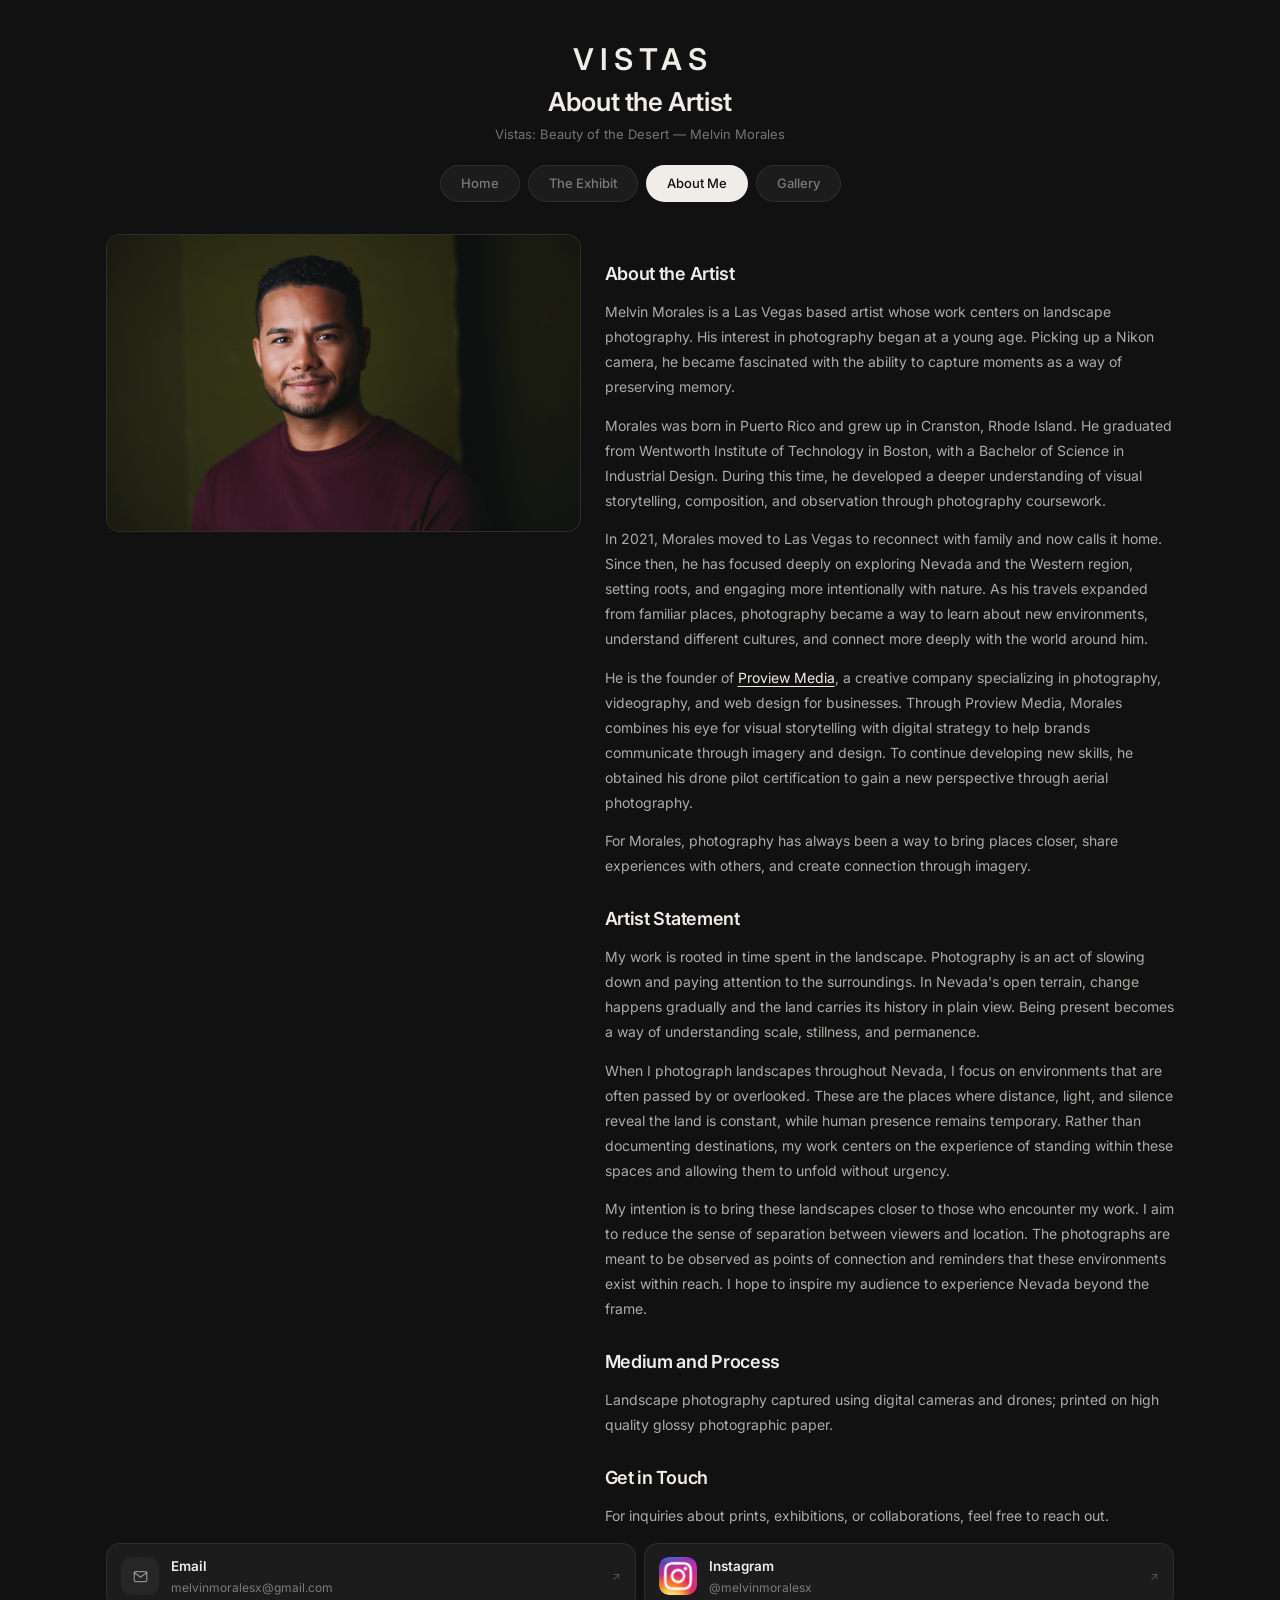
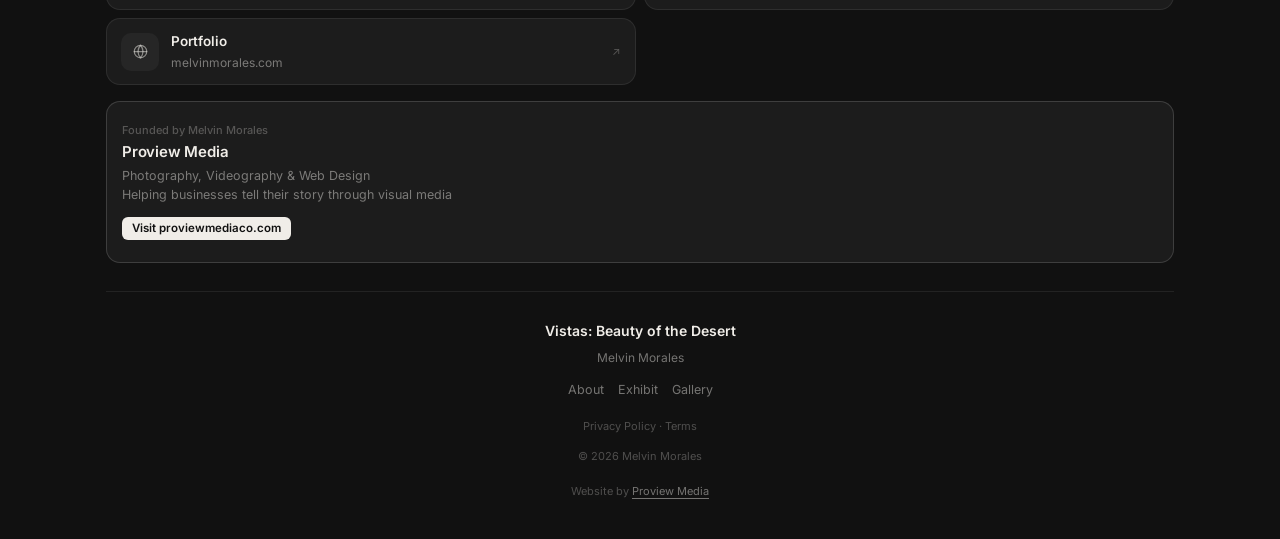
==== about.html @ f285902b "Add personal portfolio link (melvinmorales.com) to About contact section Co-Authored-By: Claude Opus" ====
<!DOCTYPE html>
<html lang="en">
<head>
<meta charset="UTF-8"/>
<meta name="viewport" content="width=device-width, initial-scale=1.0"/>
<!-- Google tag (gtag.js) -->
<script async src="https://www.googletagmanager.com/gtag/js?id=G-70ZT6L5CVP"></script>
<script>
  window.dataLayer = window.dataLayer || [];
  function gtag(){dataLayer.push(arguments);}
  gtag('js', new Date());
  gtag('config', 'G-70ZT6L5CVP');
</script>
<title>About Melvin Morales — Las Vegas Landscape Photographer | Proview Media | Nevada Artist</title>
<meta name="description" content="Melvin Morales is a Las Vegas based landscape photographer and founder of Proview Media. Born in Puerto Rico, raised in Rhode Island, now capturing Nevada's beauty through digital and drone photography. Available for photography, videography, and web design."/>
<meta name="keywords" content="Melvin Morales, Las Vegas photographer, Nevada landscape photographer, Proview Media, drone photographer Las Vegas, Puerto Rico photographer, Wentworth Institute of Technology, Nevada artist, desert photographer, landscape photography, photography videography web design Las Vegas, Nevada nature photographer"/>
<meta name="author" content="Melvin Morales"/>
<meta name="robots" content="index, follow"/>
<meta property="og:title" content="About Melvin Morales — Las Vegas Landscape Photographer"/>
<meta property="og:description" content="Las Vegas based landscape photographer and founder of Proview Media. Capturing Nevada's beauty through digital and drone photography."/>
<meta property="og:url" content="https://vistasexhibit.com/about.html"/>
<link rel="canonical" href="https://vistasexhibit.com/about.html"/>
<meta property="og:type" content="profile"/>
<meta property="og:image" content="https://vistasexhibit.com/assets/melvin-headshot.jpg"/>
<meta property="og:image:width" content="1200"/>
<meta property="og:image:height" content="630"/>
<meta name="twitter:card" content="summary_large_image"/>
<meta name="twitter:title" content="About Melvin Morales — Las Vegas Landscape Photographer"/>
<meta name="twitter:description" content="Las Vegas based landscape photographer and founder of Proview Media. Capturing Nevada's beauty through digital and drone photography."/>
<meta name="twitter:image" content="https://vistasexhibit.com/assets/melvin-headshot.jpg"/>
<link rel="icon" type="image/svg+xml" href="assets/favicon.svg"/>
<link rel="icon" type="image/png" sizes="32x32" href="assets/favicon-32.png"/>
<link rel="icon" type="image/png" sizes="192x192" href="assets/favicon-192.png"/>
<link rel="apple-touch-icon" sizes="180x180" href="assets/apple-touch-icon.png"/>
<link rel="shortcut icon" href="/favicon.ico"/>
<link rel="preconnect" href="https://fonts.googleapis.com"/>
<link rel="preconnect" href="https://fonts.gstatic.com" crossorigin/>
<link href="https://fonts.googleapis.com/css2?family=Inter:wght@400;500;600&display=swap" rel="stylesheet"/>
<link rel="stylesheet" href="styles.css"/>
</head>
<body>
<div class="pg">

  <div class="hero">
    <a class="brand" href="index.html">
      <span class="brand-vistas">VISTAS</span>
    </a>
    <h1>About the Artist</h1>
    <p class="role">Vistas: Beauty of the Desert — Melvin Morales</p>
  </div>

  <nav class="nav">
    <a href="index.html">Home</a>
    <a href="exhibit.html">The Exhibit</a>
    <a href="about.html" class="on">About Me</a>
    <a href="gallery.html">Gallery</a>
  </nav>

  <div class="about-hero-content">
  <div class="ic">
    <img class="cimg" src="assets/melvin-headshot.jpg" alt="Melvin Morales" style="aspect-ratio:16/10;object-position:top"
      onerror="this.style.background='#222';this.style.minHeight='200px';this.removeAttribute('src')"/>
  </div>

  <div class="prose">
    <h2>About the Artist</h2>
    <p>Melvin Morales is a Las Vegas based artist whose work centers on landscape photography. His interest in photography began at a young age. Picking up a Nikon camera, he became fascinated with the ability to capture moments as a way of preserving memory.</p>
    <p>Morales was born in Puerto Rico and grew up in Cranston, Rhode Island. He graduated from Wentworth Institute of Technology in Boston, with a Bachelor of Science in Industrial Design. During this time, he developed a deeper understanding of visual storytelling, composition, and observation through photography coursework.</p>
    <p>In 2021, Morales moved to Las Vegas to reconnect with family and now calls it home. Since then, he has focused deeply on exploring Nevada and the Western region, setting roots, and engaging more intentionally with nature. As his travels expanded from familiar places, photography became a way to learn about new environments, understand different cultures, and connect more deeply with the world around him.</p>
    <p>He is the founder of <a href="https://www.proviewmediaco.com" target="_blank" style="color:var(--txt);text-decoration:underline;text-underline-offset:3px">Proview Media</a>, a creative company specializing in photography, videography, and web design for businesses. Through Proview Media, Morales combines his eye for visual storytelling with digital strategy to help brands communicate through imagery and design. To continue developing new skills, he obtained his drone pilot certification to gain a new perspective through aerial photography.</p>
    <p>For Morales, photography has always been a way to bring places closer, share experiences with others, and create connection through imagery.</p>
    <h2>Artist Statement</h2>
    <p>My work is rooted in time spent in the landscape. Photography is an act of slowing down and paying attention to the surroundings. In Nevada's open terrain, change happens gradually and the land carries its history in plain view. Being present becomes a way of understanding scale, stillness, and permanence.</p>
    <p>When I photograph landscapes throughout Nevada, I focus on environments that are often passed by or overlooked. These are the places where distance, light, and silence reveal the land is constant, while human presence remains temporary. Rather than documenting destinations, my work centers on the experience of standing within these spaces and allowing them to unfold without urgency.</p>
    <p>My intention is to bring these landscapes closer to those who encounter my work. I aim to reduce the sense of separation between viewers and location. The photographs are meant to be observed as points of connection and reminders that these environments exist within reach. I hope to inspire my audience to experience Nevada beyond the frame.</p>
    <h2>Medium and Process</h2>
    <p>Landscape photography captured using digital cameras and drones; printed on high quality glossy photographic paper.</p>
    <h2>Get in Touch</h2>
    <p>For inquiries about prints, exhibitions, or collaborations, feel free to reach out.</p>
  </div>
  </div>

  <div class="about-contact">
  <a class="rc" href="mailto:melvinmoralesx@gmail.com">
    <div class="ico">
      <svg width="15" height="15" viewBox="0 0 24 24" fill="none" stroke="rgba(240,237,232,.5)" stroke-width="2" stroke-linecap="round" stroke-linejoin="round"><path d="M4 4h16c1.1 0 2 .9 2 2v12c0 1.1-.9 2-2 2H4c-1.1 0-2-.9-2-2V6c0-1.1.9-2 2-2z"/><polyline points="22,6 12,13 2,6"/></svg>
    </div>
    <div class="rt"><strong>Email</strong><span>melvinmoralesx@gmail.com</span></div>
    <span class="arr">↗</span>
  </a>

  <a class="rc" href="https://instagram.com/melvinmoralesx" target="_blank">
    <div class="ico" style="background:transparent;border-radius:10px;overflow:hidden">
      <img src="assets/instagram-icon.png" alt="Instagram" style="width:100%;height:100%;object-fit:cover"/>
    </div>
    <div class="rt"><strong>Instagram</strong><span>@melvinmoralesx</span></div>
    <span class="arr">↗</span>
  </a>

  <a class="rc" href="https://www.melvinmorales.com" target="_blank">
    <div class="ico">
      <svg width="15" height="15" viewBox="0 0 24 24" fill="none" stroke="rgba(240,237,232,.5)" stroke-width="2" stroke-linecap="round" stroke-linejoin="round"><circle cx="12" cy="12" r="10"/><line x1="2" y1="12" x2="22" y2="12"/><path d="M12 2a15.3 15.3 0 0 1 4 10 15.3 15.3 0 0 1-4 10 15.3 15.3 0 0 1-4-10 15.3 15.3 0 0 1 4-10z"/></svg>
    </div>
    <div class="rt"><strong>Portfolio</strong><span>melvinmorales.com</span></div>
    <span class="arr">↗</span>
  </a>
  </div>

  <a class="ic" href="https://www.proviewmediaco.com" target="_blank" style="margin-top:16px;border-color:rgba(255,255,255,0.15)">
    <div class="ci" style="padding:20px 15px 22px">
      <p class="ey">Founded by Melvin Morales</p>
      <p class="ct">Proview Media</p>
      <p class="cs" style="margin-top:6px">Photography, Videography & Web Design<br/>Helping businesses tell their story through visual media</p>
      <span class="tag" style="margin-top:12px">Visit proviewmediaco.com</span>
    </div>
  </a>

  <footer>
    <a href="index.html" class="faw">
      <p class="fn">Vistas: Beauty of the Desert</p><p class="fs">Melvin Morales</p>
    </a>
    <nav class="fl">
      <a href="about.html">About</a>
      <a href="exhibit.html">Exhibit</a>
      <a href="gallery.html">Gallery</a>
    </nav>
    <p class="fc" style="margin-top:4px"><a href="privacy.html" style="color:var(--muted)">Privacy Policy</a> · <a href="terms.html" style="color:var(--muted)">Terms</a></p>
    <p class="fc">© 2026 Melvin Morales</p>
    <p class="fc" style="margin-top:4px">Website by <a href="https://www.proviewmediaco.com" target="_blank" style="color:var(--sub);text-decoration:underline;text-underline-offset:3px">Proview Media</a></p>
  </footer>

</div>
</body>
</html>
---- styles.css ----
/* ── RESET ── */
*,*::before,*::after{box-sizing:border-box;margin:0;padding:0}

/* ── VARIABLES ── */
:root{
  --bg:#111;
  --card:#1c1c1c;
  --border:rgba(255,255,255,0.08);
  --border-h:rgba(255,255,255,0.15);
  --txt:#f0ede8;
  --sub:rgba(240,237,232,0.45);
  --muted:rgba(240,237,232,0.28);
  --r:14px;
  --w:600px;
}

/* ── BASE ── */
html{scroll-behavior:smooth}
body{
  background:var(--bg);
  color:var(--txt);
  font-family:'Inter',-apple-system,BlinkMacSystemFont,sans-serif;
  font-size:14px;
  line-height:1.5;
  -webkit-font-smoothing:antialiased;
  min-height:100vh;
}
a{color:inherit;text-decoration:none}
button{font-family:inherit;cursor:pointer}
img{display:block}

/* ── PAGE ── */
.pg{max-width:var(--w);margin:0 auto;padding:0 16px 40px}

/* ── BACK LINK ── */
.back{display:inline-flex;align-items:center;gap:5px;font-size:12.5px;color:var(--sub);padding:8px 0 4px;transition:color .15s}
.back:hover{color:var(--txt)}

/* ── HERO ── */
.hero{display:flex;flex-direction:column;align-items:center;text-align:center;padding:44px 0 20px;gap:8px}
.av{width:76px;height:76px;border-radius:50%;overflow:hidden;background:#2a2a2a;border:1.5px solid var(--border);flex-shrink:0}
.av img{width:100%;height:100%;object-fit:cover}
.brand{display:flex;flex-direction:column;align-items:center;gap:5px;margin-bottom:4px;text-decoration:none;transition:opacity .15s}
.brand:hover{opacity:.7}
.brand-mm{font-size:13px;font-weight:600;letter-spacing:.28em;color:var(--sub);padding-left:.28em}
.brand-vistas{font-size:30px;font-weight:600;letter-spacing:.2em;color:var(--txt);padding-left:.2em;line-height:1}
.hero h1{font-size:22px;font-weight:600;letter-spacing:-0.4px;line-height:1.2}
.hero .role{font-size:13px;color:var(--sub)}

/* ── NAV PILLS ── */
.nav{display:flex;justify-content:center;flex-wrap:wrap;gap:6px;margin-bottom:28px}
.nav a{
  padding:7px 16px;border-radius:999px;font-size:12.5px;font-weight:500;
  color:var(--sub);background:var(--card);border:1px solid var(--border);
  transition:color .15s,border-color .15s,background .15s;
}
.nav a:hover{color:var(--txt);border-color:var(--border-h)}
.nav a.on{background:var(--txt);color:#111;border-color:transparent}

/* ── SECTION LABEL ── */
.lbl{font-size:11px;font-weight:600;letter-spacing:.09em;text-transform:uppercase;color:var(--muted);margin-bottom:14px}

/* ── IMAGE CARD ── */
.ic{display:block;background:var(--card);border:1px solid var(--border);border-radius:var(--r);overflow:hidden;margin-bottom:12px;transition:border-color .15s,transform .15s}
.ic:hover{border-color:var(--border-h);transform:translateY(-1px)}
.ic .cimg{width:100%;aspect-ratio:16/9;object-fit:cover;background:#222;display:block;min-height:1px}
.ic .ci{padding:12px 14px 14px}
.ic .ci .ey{font-size:11px;color:var(--muted);font-weight:500;margin-bottom:3px}
.ic .ci .ct{font-size:15px;font-weight:600;letter-spacing:-.2px;line-height:1.3}
.ic .ci .cs{font-size:12.5px;color:var(--sub);margin-top:3px}
.ic .ci .tag{display:inline-block;margin-top:9px;font-size:11.5px;font-weight:600;background:var(--txt);color:#111;padding:3px 10px;border-radius:6px}

/* ── PURCHASE BUTTON ── */
#purchase-btn{display:block;background:var(--txt);color:#111;border:1px solid transparent;border-radius:var(--r);padding:14px 20px;font-size:14px;font-weight:600;letter-spacing:-.2px;text-align:center;transition:opacity .15s,transform .15s}
#purchase-btn:hover{opacity:.9;transform:translateY(-1px)}

/* ── ROW CARD ── */
.rc{display:flex;align-items:center;gap:12px;background:var(--card);border:1px solid var(--border);border-radius:var(--r);padding:12px 14px;margin-bottom:8px;transition:border-color .15s,transform .15s}
.rc:hover{border-color:var(--border-h);transform:translateY(-1px)}
.rc .ico{width:38px;height:38px;border-radius:10px;background:#262626;overflow:hidden;flex-shrink:0;display:flex;align-items:center;justify-content:center}
.rc .ico img{width:100%;height:100%;object-fit:cover}
.rc .rt{flex:1;min-width:0}
.rc .rt strong{display:block;font-size:13.5px;font-weight:600;white-space:nowrap;overflow:hidden;text-overflow:ellipsis}
.rc .rt span{font-size:12px;color:var(--sub)}
.rc .arr{font-size:11px;color:var(--muted);flex-shrink:0}

/* ── PROSE ── */
.prose{color:rgba(240,237,232,.7);font-size:14px;line-height:1.78}
.prose h2{font-size:18px;font-weight:600;color:var(--txt);letter-spacing:-.3px;margin:24px 0 10px}
.prose p{margin-bottom:14px}
.prose ul{list-style:none;margin-bottom:14px}
.prose ul li{padding:6px 0;border-bottom:1px solid rgba(255,255,255,0.06);font-size:14px}
.prose ul li:last-child{border-bottom:none}
.prose ul li strong{color:var(--txt);font-weight:600}
.prose ul li a{color:var(--txt);text-decoration:underline;text-underline-offset:3px}

/* ── DIVIDER ── */
.div{border:none;border-top:1px solid var(--border);margin:22px 0}

/* ── FILTER PILLS ── */
.frow{display:flex;gap:6px;flex-wrap:wrap;margin-bottom:12px}
.fp{padding:6px 14px;border-radius:999px;font-size:12px;font-weight:500;color:var(--sub);background:var(--card);border:1px solid var(--border);transition:all .15s}
.fp:hover{color:var(--txt)}
.fp.on{background:var(--txt);color:#111;border-color:transparent}

/* ── GALLERY GRID ── */
.gg{display:grid;grid-template-columns:1fr 1fr;gap:8px}
.gi{display:block;background:var(--card);border:1px solid var(--border);border-radius:12px;overflow:hidden;transition:transform .15s,border-color .15s}
.gi:hover{transform:scale(1.015);border-color:var(--border-h)}
.gi img{width:100%;aspect-ratio:1;object-fit:cover;background:#222;min-height:1px}
.gi .gc{padding:9px 11px 11px}
.gi .gc strong{display:block;font-size:12.5px;font-weight:600;white-space:nowrap;overflow:hidden;text-overflow:ellipsis}
.gi .gc span{font-size:11px;color:var(--sub)}

/* ── PHOTO PAGE ── */
.dim{width:100%;border-radius:var(--r);background:#1e1e1e;display:block}
.meta{margin-top:14px}
.meta h2{font-size:18px;font-weight:600;letter-spacing:-.3px}
.meta p{font-size:13px;color:var(--sub);margin-top:3px}
.pnav{display:flex;align-items:center;justify-content:space-between;margin-top:14px}
.pb{display:inline-flex;align-items:center;gap:4px;font-size:12px;font-weight:500;color:var(--sub);background:var(--card);border:1px solid var(--border);border-radius:999px;padding:7px 16px;transition:all .15s}
.pb:hover{color:var(--txt);border-color:var(--border-h)}
.pb.off{opacity:.25;pointer-events:none}
.pc{font-size:11px;color:var(--muted)}

/* ── FOOTER ── */
footer{margin-top:28px;padding-top:28px;border-top:1px solid var(--border);display:flex;flex-direction:column;align-items:center;gap:14px;text-align:center}
footer .faw{display:flex;flex-direction:column;align-items:center;gap:8px}
footer .fn{font-size:14px;font-weight:600}
footer .fs{font-size:12px;color:var(--sub)}
footer .fl{display:flex;flex-wrap:wrap;justify-content:center;gap:3px 14px;font-size:12.5px;color:var(--sub)}
footer .fl a:hover{color:var(--txt)}
footer .fc{font-size:11px;color:var(--muted)}

/* ── ANIMATE ── */
@keyframes up{from{opacity:0;transform:translateY(10px)}to{opacity:1;transform:translateY(0)}}
.pg>*{animation:up .32s ease both}
.pg>*:nth-child(1){animation-delay:.04s}
.pg>*:nth-child(2){animation-delay:.08s}
.pg>*:nth-child(3){animation-delay:.12s}
.pg>*:nth-child(4){animation-delay:.16s}
.pg>*:nth-child(5){animation-delay:.20s}
.pg>*:nth-child(6){animation-delay:.24s}
.pg>*:nth-child(7){animation-delay:.28s}
.pg>*:nth-child(8){animation-delay:.32s}
.pg>*:nth-child(9){animation-delay:.36s}
.pg>*:nth-child(10){animation-delay:.40s}
.pg>*:nth-child(11){animation-delay:.44s}
.pg>*:nth-child(12){animation-delay:.48s}
.pg>*:nth-child(13){animation-delay:.52s}
.pg>*:nth-child(14){animation-delay:.56s}
.pg>*:nth-child(15){animation-delay:.60s}
.pg>*:nth-child(16){animation-delay:.64s}

/* ── DESKTOP RESPONSIVE ── */
@media (min-width: 1024px) {
  :root { --w: 1100px; }

  .hero h1 { font-size: 26px; }
  .nav { gap: 8px; margin-bottom: 32px; }
  .nav a { padding: 8px 20px; font-size: 13px; }

  .prose { max-width: 700px; margin-left: auto; margin-right: auto; }

  /* Gallery 3-col */
  .gg { grid-template-columns: 1fr 1fr 1fr; gap: 12px; }

  /* Home page grids */
  .home-about { display: grid; grid-template-columns: 1fr 1fr; gap: 12px; align-items: stretch; }
  .home-about .rc { grid-column: 1 / -1; }
  .home-exhibit { display: grid; grid-template-columns: 2fr 1fr; gap: 12px; align-items: stretch; }
  .home-links { display: grid; grid-template-columns: 1fr 1fr; gap: 8px; align-items: stretch; }

  /* Exhibit page grids */
  .exhibit-venue-reception { display: grid; grid-template-columns: 1fr 1fr; gap: 12px; align-items: stretch; }
  .exhibit-venue-reception > div { display: flex; flex-direction: column; }
  .exhibit-venue-reception .ic { flex: 1; }
  .exhibit-contact { display: grid; grid-template-columns: 1fr 1fr; gap: 8px; align-items: stretch; }
  .exhibit-links { display: grid; grid-template-columns: 1fr 1fr 1fr; gap: 8px; align-items: stretch; }

  /* About page grids */
  .about-hero-content { display: grid; grid-template-columns: 1fr 1.2fr; gap: 24px; align-items: start; }
  .about-hero-content .ic { position: sticky; top: 24px; margin-bottom: 0; }
  .about-contact { display: grid; grid-template-columns: 1fr 1fr; gap: 8px; align-items: stretch; }

  /* Photo page layout */
  .photo-layout { display: grid; grid-template-columns: 1.6fr 1fr; gap: 24px; align-items: start; }
  .photo-sidebar { position: sticky; top: 24px; }
  #more { grid-template-columns: 1fr 1fr 1fr 1fr; }

  /* Media kit grids */
  .media-top { display: grid; grid-template-columns: 1fr 1.3fr; gap: 12px; align-items: start; }
  .media-mid { display: grid; grid-template-columns: 1fr 1fr; gap: 12px; align-items: stretch; }
  .media-mid > div { display: flex; flex-direction: column; }
  .media-mid .ic { flex: 1; }
  .media-contact { display: grid; grid-template-columns: 1fr 1fr; gap: 8px; align-items: stretch; }

  /* Remove margins inside grid containers */
  .home-about > .ic,
  .home-about > .rc,
  .home-exhibit > .ic,
  .home-exhibit > .rc,
  .home-links > .rc,
  .exhibit-venue-reception .ic,
  .exhibit-contact > .rc,
  .exhibit-links > .rc,
  .about-contact > .rc,
  .media-top .ic,
  .media-mid .ic,
  .media-contact > .rc { margin-bottom: 0; }
}
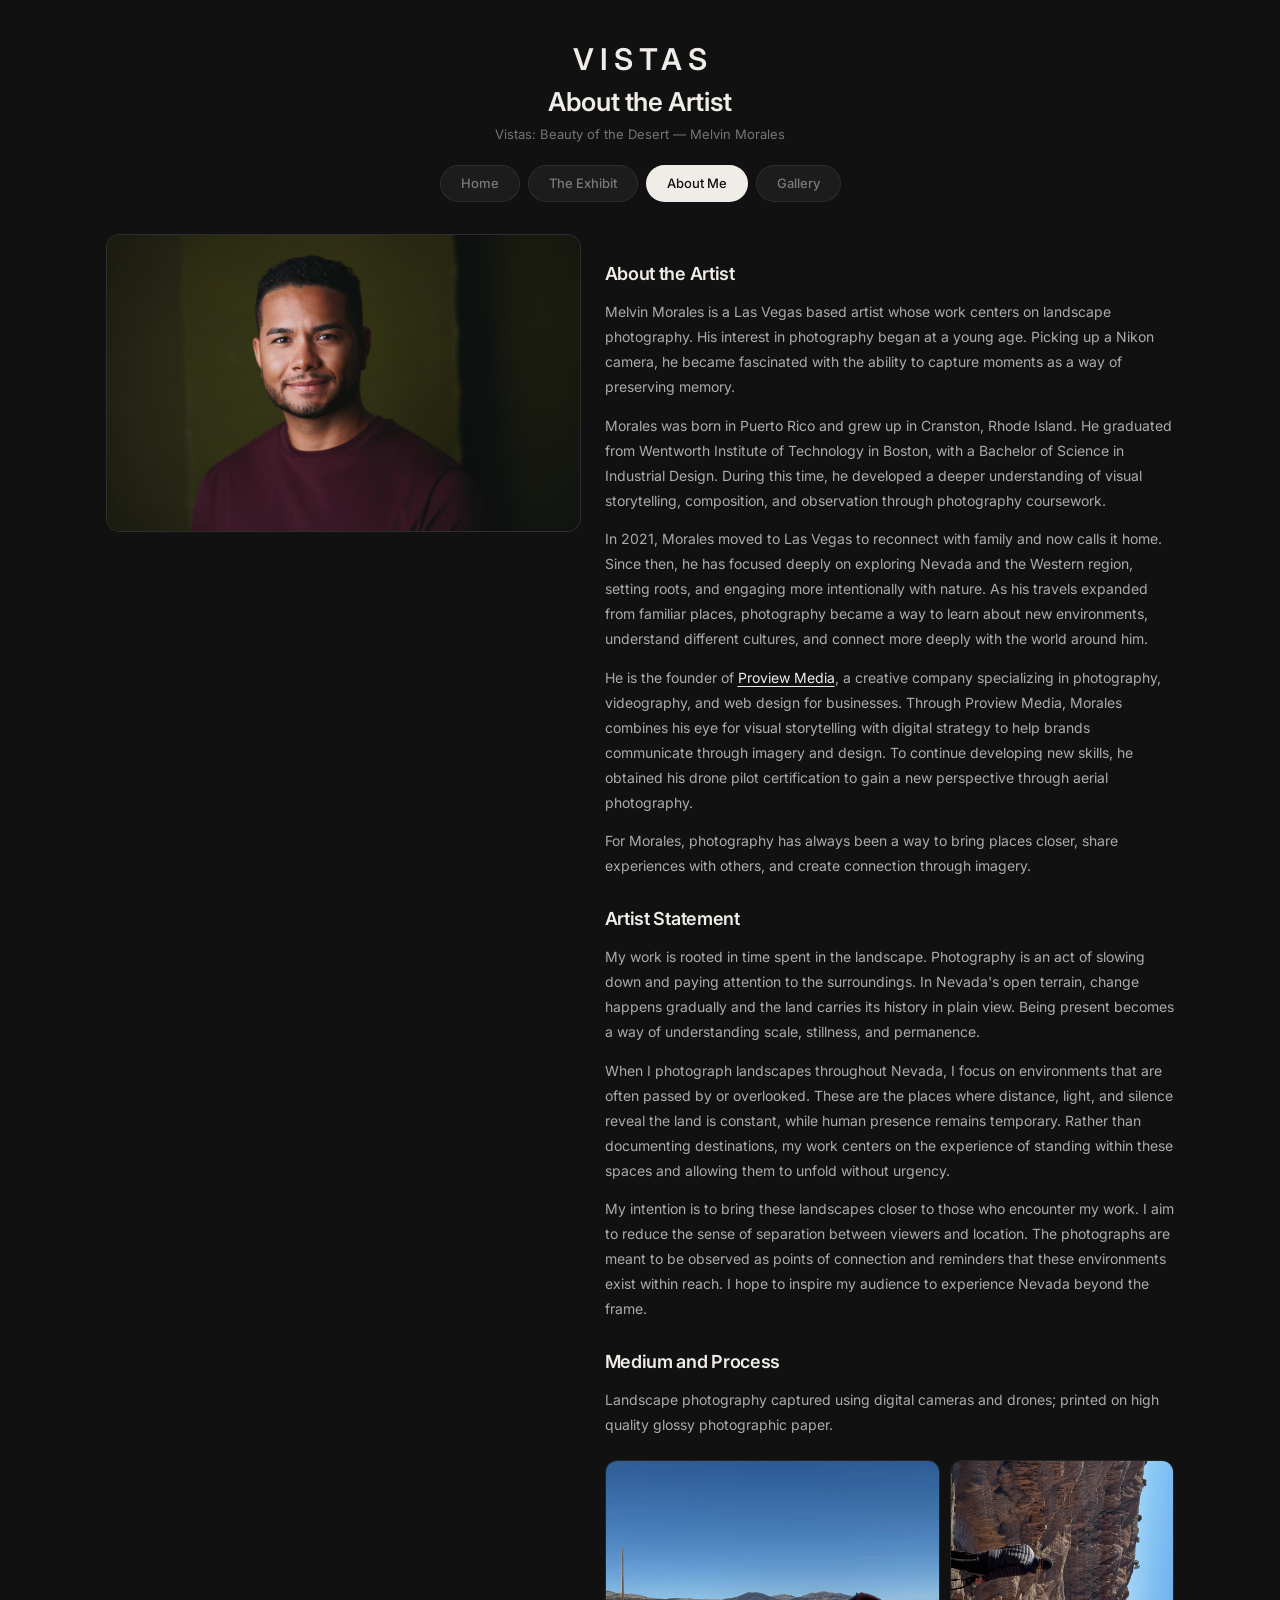
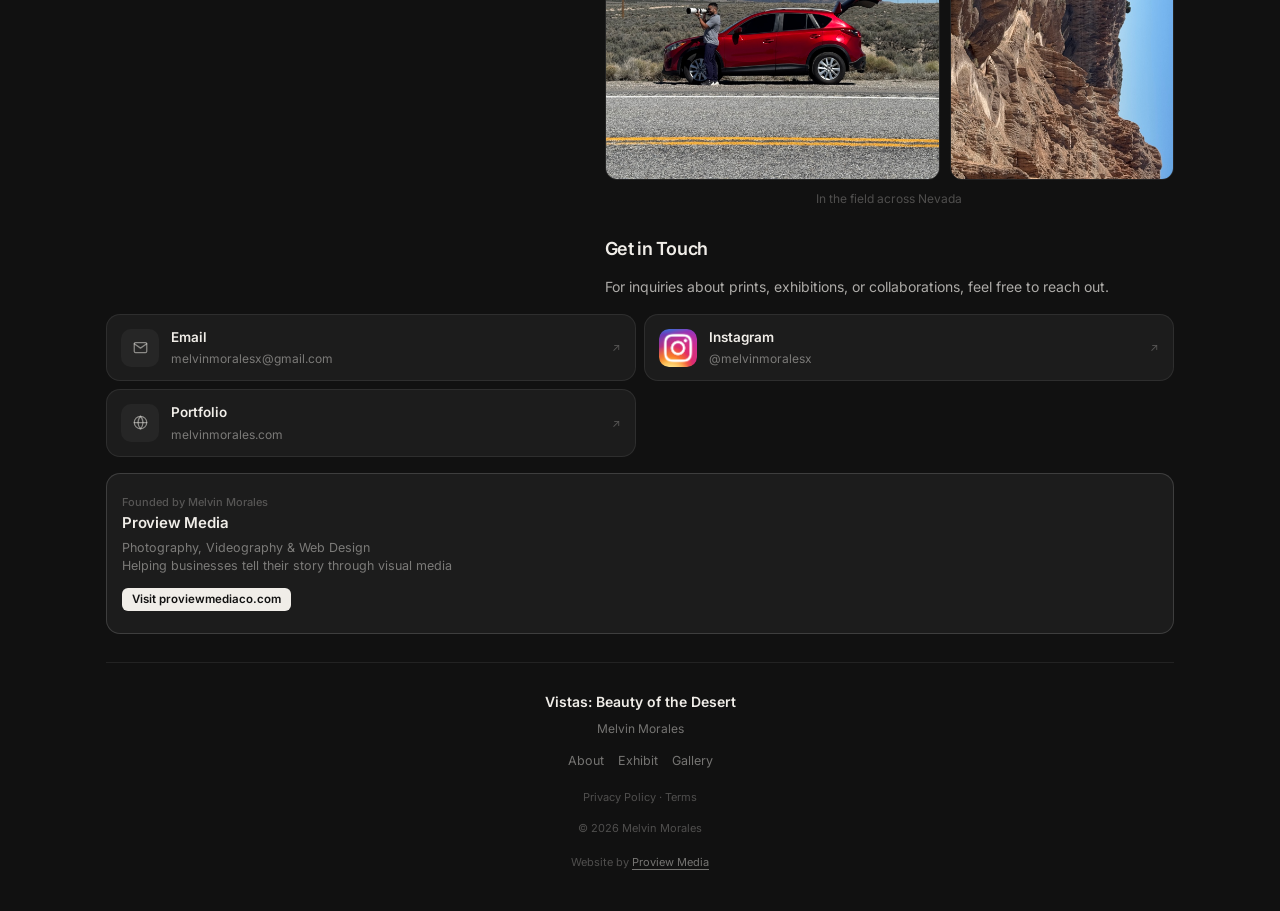
==== commit 450c9495: "Add two in-the-field photos to About page bio Co-Authored-By: Claude Opus 4.8 (1M context) <noreply@" ====
--- a/about.html
+++ b/about.html
@@ -37,6 +37,15 @@
 <link rel="preconnect" href="https://fonts.gstatic.com" crossorigin/>
 <link href="https://fonts.googleapis.com/css2?family=Inter:wght@400;500;600&display=swap" rel="stylesheet"/>
 <link rel="stylesheet" href="styles.css"/>
+<style>
+.about-field{display:grid;grid-template-columns:1.5fr 1fr;gap:10px;margin:22px 0 6px}
+.about-field img{width:100%;height:320px;object-fit:cover;border-radius:12px;display:block;border:1px solid var(--border)}
+.about-field-cap{font-size:12px;color:var(--muted);text-align:center;margin-top:8px}
+@media(max-width:520px){
+  .about-field{grid-template-columns:1fr}
+  .about-field img{height:auto}
+}
+</style>
 </head>
 <body>
 <div class="pg">
@@ -75,6 +84,13 @@
     <p>My intention is to bring these landscapes closer to those who encounter my work. I aim to reduce the sense of separation between viewers and location. The photographs are meant to be observed as points of connection and reminders that these environments exist within reach. I hope to inspire my audience to experience Nevada beyond the frame.</p>
     <h2>Medium and Process</h2>
     <p>Landscape photography captured using digital cameras and drones; printed on high quality glossy photographic paper.</p>
+    <div class="about-field">
+      <img src="assets/about-roadside.jpg" alt="Melvin Morales photographing the Nevada landscape along a desert highway"
+        onerror="this.parentElement.style.display='none'"/>
+      <img src="assets/about-canyon.jpg" alt="Melvin Morales at Cathedral Gorge State Park, Nevada"
+        onerror="this.parentElement.style.display='none'"/>
+    </div>
+    <p class="about-field-cap">In the field across Nevada</p>
     <h2>Get in Touch</h2>
     <p>For inquiries about prints, exhibitions, or collaborations, feel free to reach out.</p>
   </div>
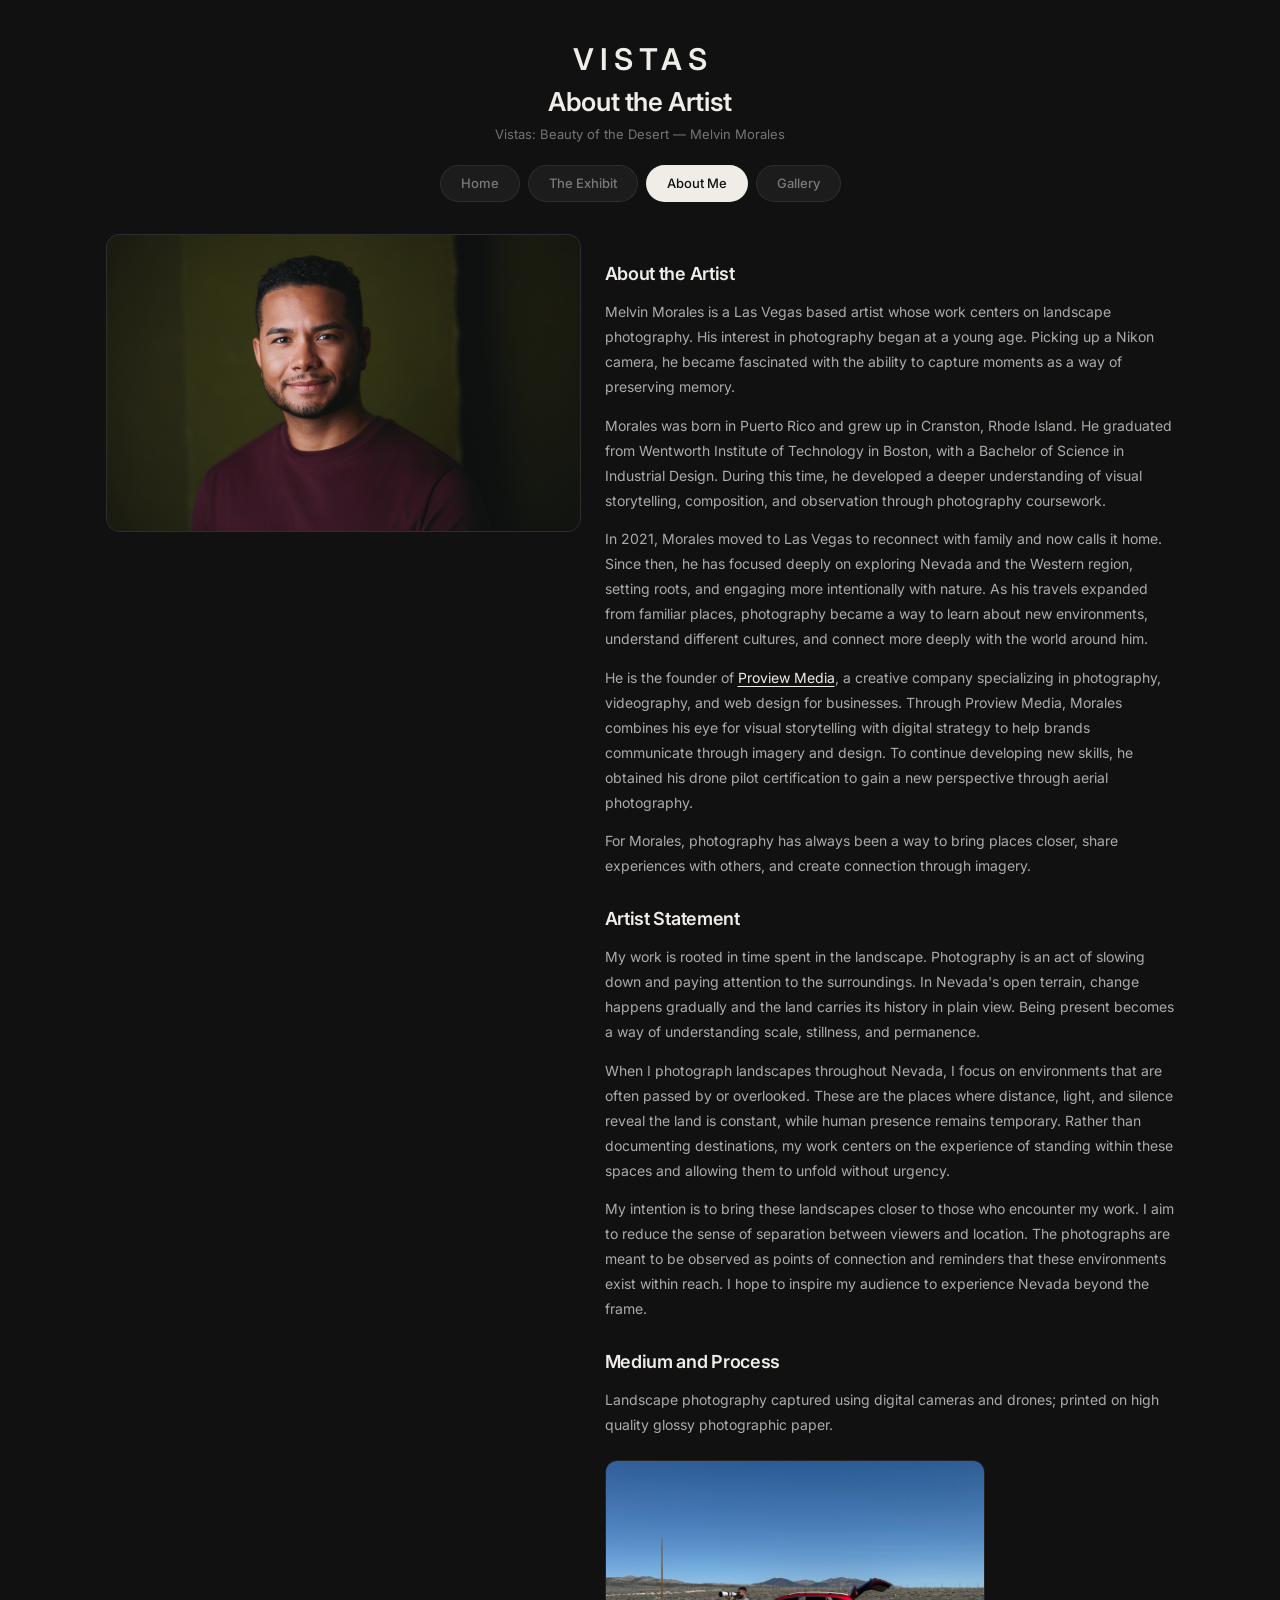
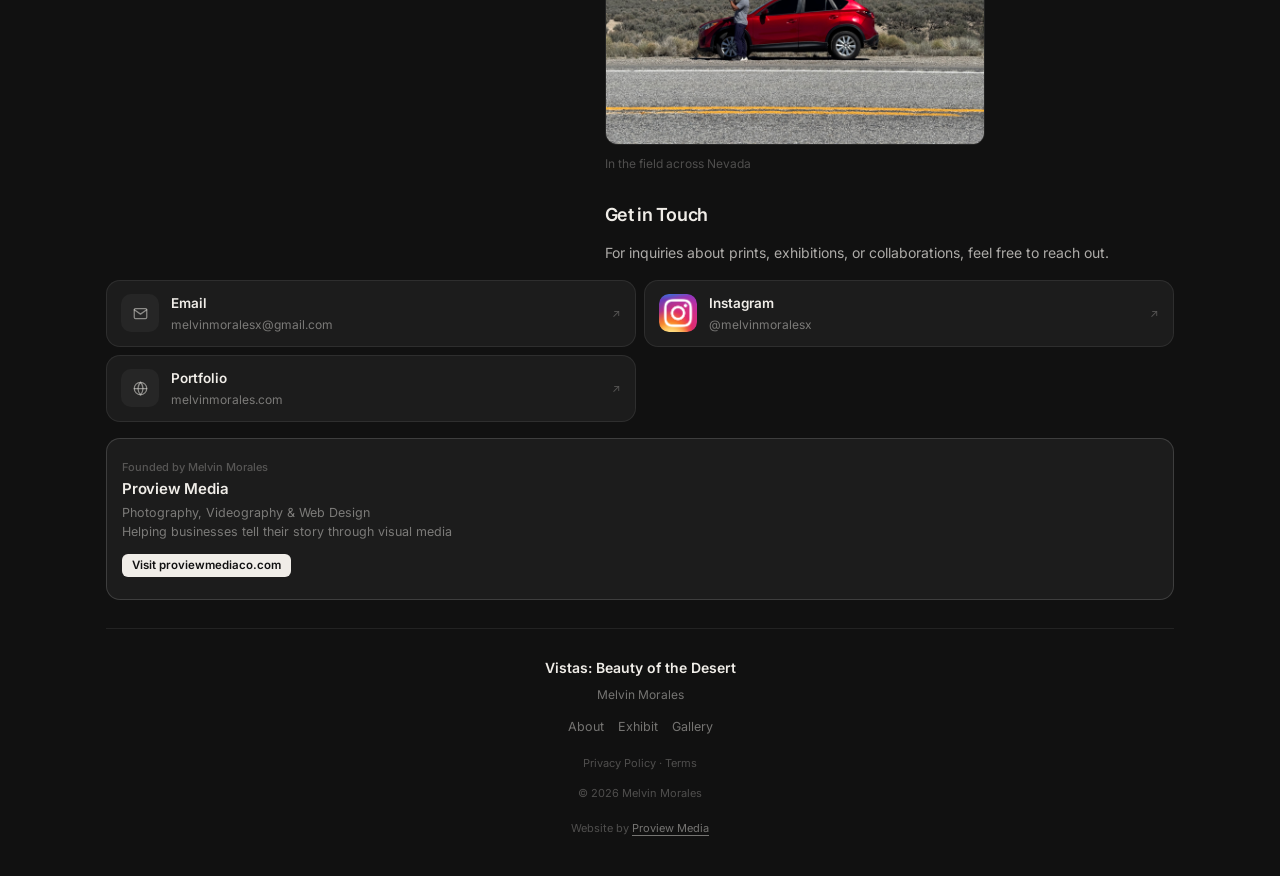
==== commit a5ab619a: "About page: keep only roadside photo, left-aligned; remove canyon image Co-Authored-By: Claude Opus " ====
--- a/about.html
+++ b/about.html
@@ -38,13 +38,9 @@
 <link href="https://fonts.googleapis.com/css2?family=Inter:wght@400;500;600&display=swap" rel="stylesheet"/>
 <link rel="stylesheet" href="styles.css"/>
 <style>
-.about-field{display:grid;grid-template-columns:1.5fr 1fr;gap:10px;margin:22px 0 6px}
-.about-field img{width:100%;height:320px;object-fit:cover;border-radius:12px;display:block;border:1px solid var(--border)}
-.about-field-cap{font-size:12px;color:var(--muted);text-align:center;margin-top:8px}
-@media(max-width:520px){
-  .about-field{grid-template-columns:1fr}
-  .about-field img{height:auto}
-}
+.about-field{max-width:380px;margin:22px 0 6px;margin-right:auto}
+.about-field img{width:100%;height:auto;border-radius:12px;display:block;border:1px solid var(--border)}
+.about-field-cap{font-size:12px;color:var(--muted);text-align:left;max-width:380px;margin-top:8px}
 </style>
 </head>
 <body>
@@ -86,8 +82,6 @@
     <p>Landscape photography captured using digital cameras and drones; printed on high quality glossy photographic paper.</p>
     <div class="about-field">
       <img src="assets/about-roadside.jpg" alt="Melvin Morales photographing the Nevada landscape along a desert highway"
-        onerror="this.parentElement.style.display='none'"/>
-      <img src="assets/about-canyon.jpg" alt="Melvin Morales at Cathedral Gorge State Park, Nevada"
         onerror="this.parentElement.style.display='none'"/>
     </div>
     <p class="about-field-cap">In the field across Nevada</p>
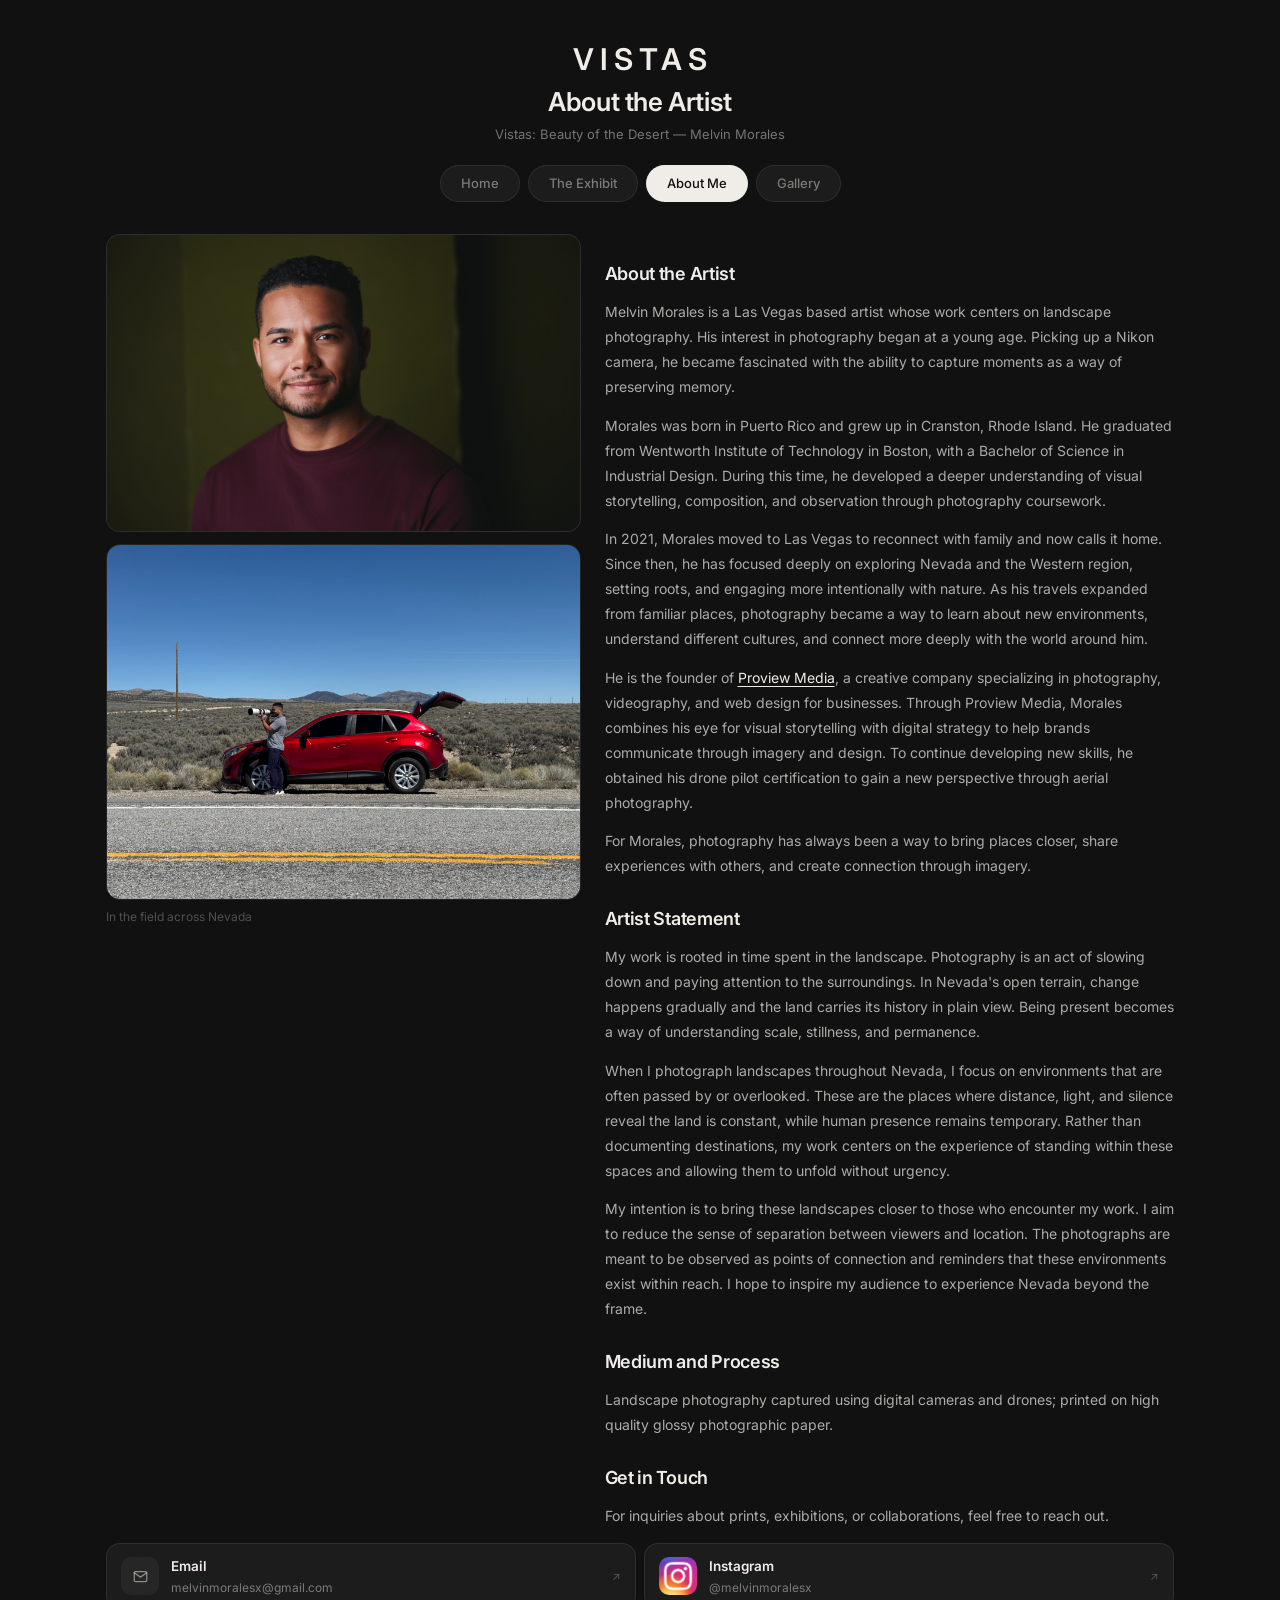
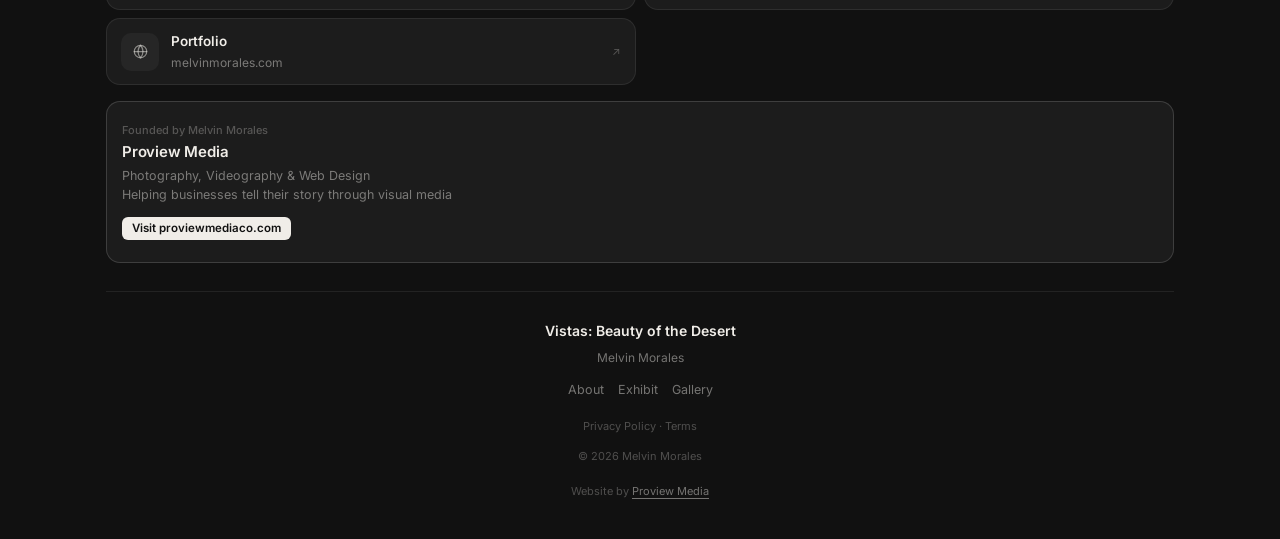
==== commit 585585e8: "About page: stack roadside photo under headshot in left column Co-Authored-By: Claude Opus 4.8 (1M c" ====
--- a/about.html
+++ b/about.html
@@ -38,9 +38,9 @@
 <link href="https://fonts.googleapis.com/css2?family=Inter:wght@400;500;600&display=swap" rel="stylesheet"/>
 <link rel="stylesheet" href="styles.css"/>
 <style>
-.about-field{max-width:380px;margin:22px 0 6px;margin-right:auto}
-.about-field img{width:100%;height:auto;border-radius:12px;display:block;border:1px solid var(--border)}
-.about-field-cap{font-size:12px;color:var(--muted);text-align:left;max-width:380px;margin-top:8px}
+.about-field{margin-top:12px}
+.about-field img{width:100%;height:auto;border-radius:14px;display:block;border:1px solid var(--border)}
+.about-field-cap{font-size:12px;color:var(--muted);text-align:left;margin-top:8px}
 </style>
 </head>
 <body>
@@ -62,9 +62,16 @@
   </nav>
 
   <div class="about-hero-content">
-  <div class="ic">
-    <img class="cimg" src="assets/melvin-headshot.jpg" alt="Melvin Morales" style="aspect-ratio:16/10;object-position:top"
-      onerror="this.style.background='#222';this.style.minHeight='200px';this.removeAttribute('src')"/>
+  <div class="about-left">
+    <div class="ic">
+      <img class="cimg" src="assets/melvin-headshot.jpg" alt="Melvin Morales" style="aspect-ratio:16/10;object-position:top"
+        onerror="this.style.background='#222';this.style.minHeight='200px';this.removeAttribute('src')"/>
+    </div>
+    <div class="about-field">
+      <img src="assets/about-roadside.jpg" alt="Melvin Morales photographing the Nevada landscape along a desert highway"
+        onerror="this.parentElement.style.display='none'"/>
+      <p class="about-field-cap">In the field across Nevada</p>
+    </div>
   </div>
 
   <div class="prose">
@@ -80,11 +87,6 @@
     <p>My intention is to bring these landscapes closer to those who encounter my work. I aim to reduce the sense of separation between viewers and location. The photographs are meant to be observed as points of connection and reminders that these environments exist within reach. I hope to inspire my audience to experience Nevada beyond the frame.</p>
     <h2>Medium and Process</h2>
     <p>Landscape photography captured using digital cameras and drones; printed on high quality glossy photographic paper.</p>
-    <div class="about-field">
-      <img src="assets/about-roadside.jpg" alt="Melvin Morales photographing the Nevada landscape along a desert highway"
-        onerror="this.parentElement.style.display='none'"/>
-    </div>
-    <p class="about-field-cap">In the field across Nevada</p>
     <h2>Get in Touch</h2>
     <p>For inquiries about prints, exhibitions, or collaborations, feel free to reach out.</p>
   </div>
--- a/styles.css
+++ b/styles.css
@@ -180,7 +180,8 @@
 
   /* About page grids */
   .about-hero-content { display: grid; grid-template-columns: 1fr 1.2fr; gap: 24px; align-items: start; }
-  .about-hero-content .ic { position: sticky; top: 24px; margin-bottom: 0; }
+  .about-hero-content .about-left { position: sticky; top: 24px; }
+  .about-hero-content .about-left .ic { margin-bottom: 0; }
   .about-contact { display: grid; grid-template-columns: 1fr 1fr; gap: 8px; align-items: stretch; }
 
   /* Photo page layout */
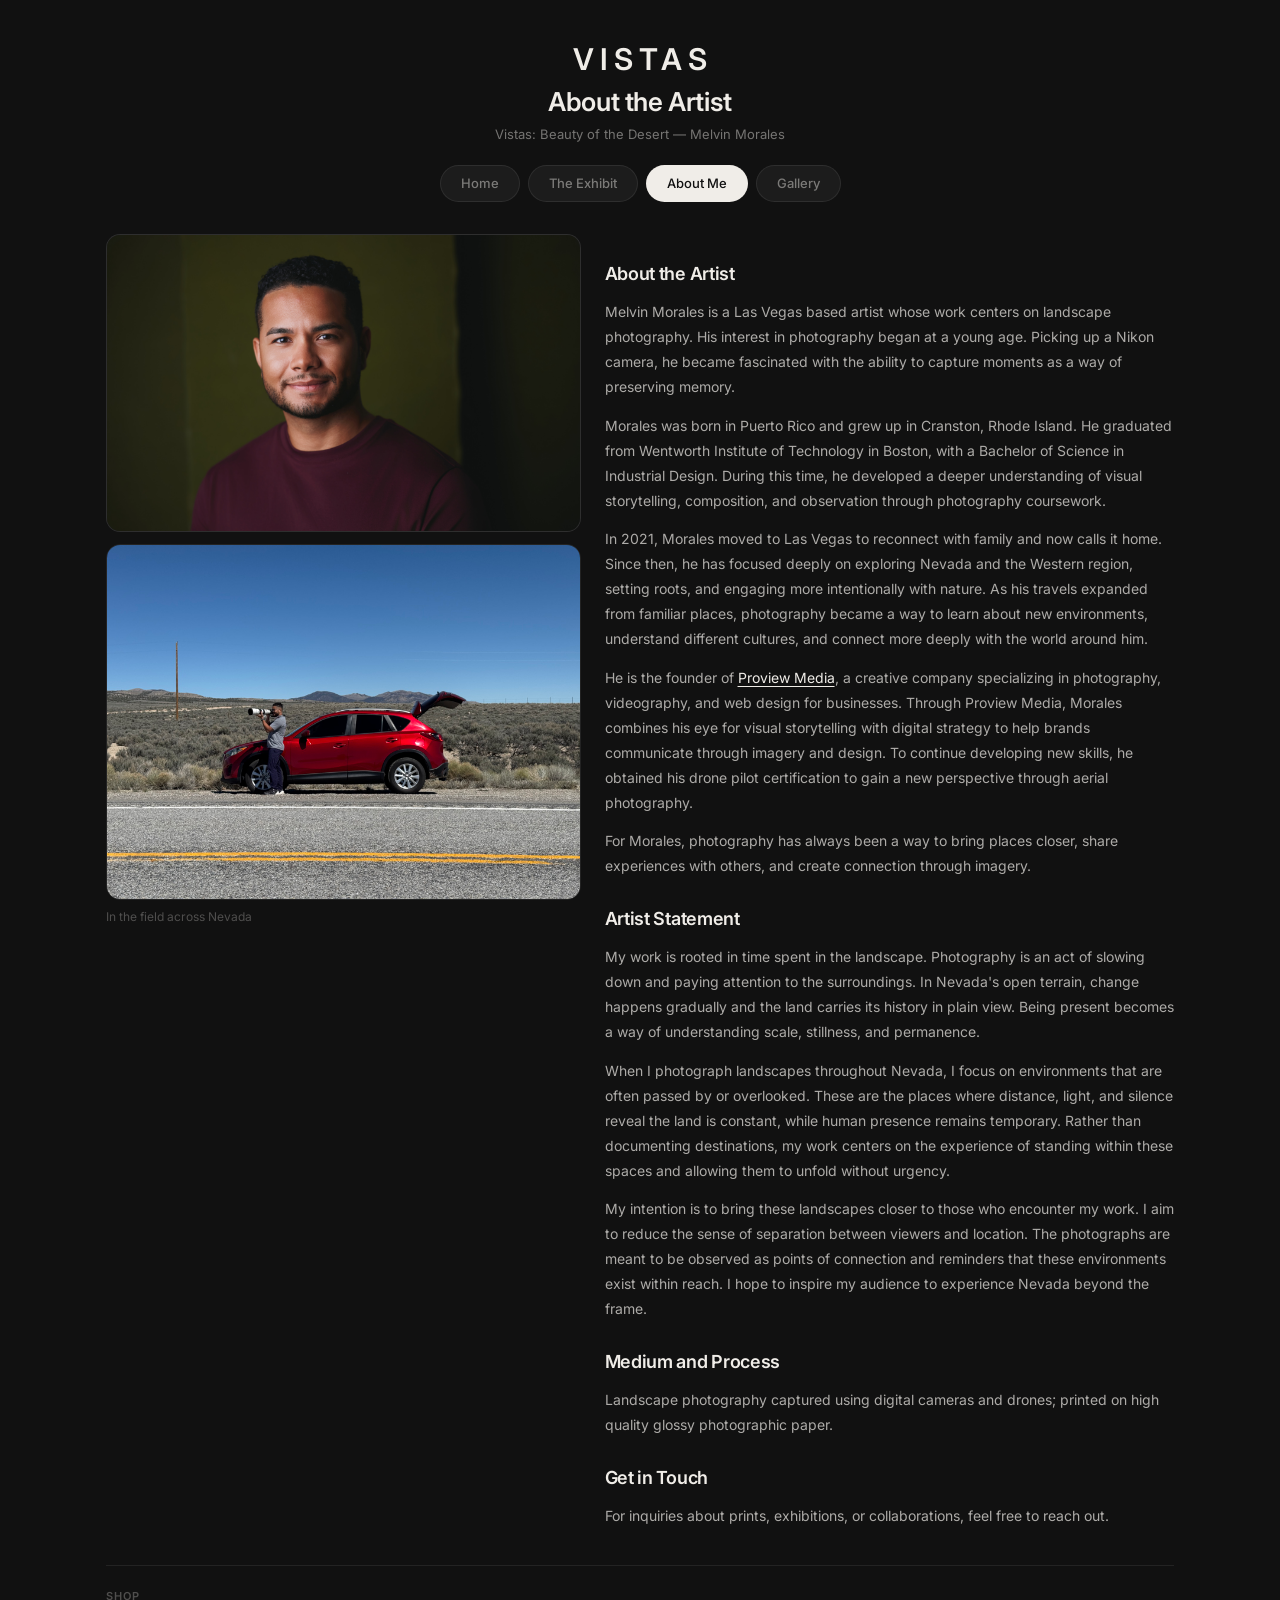
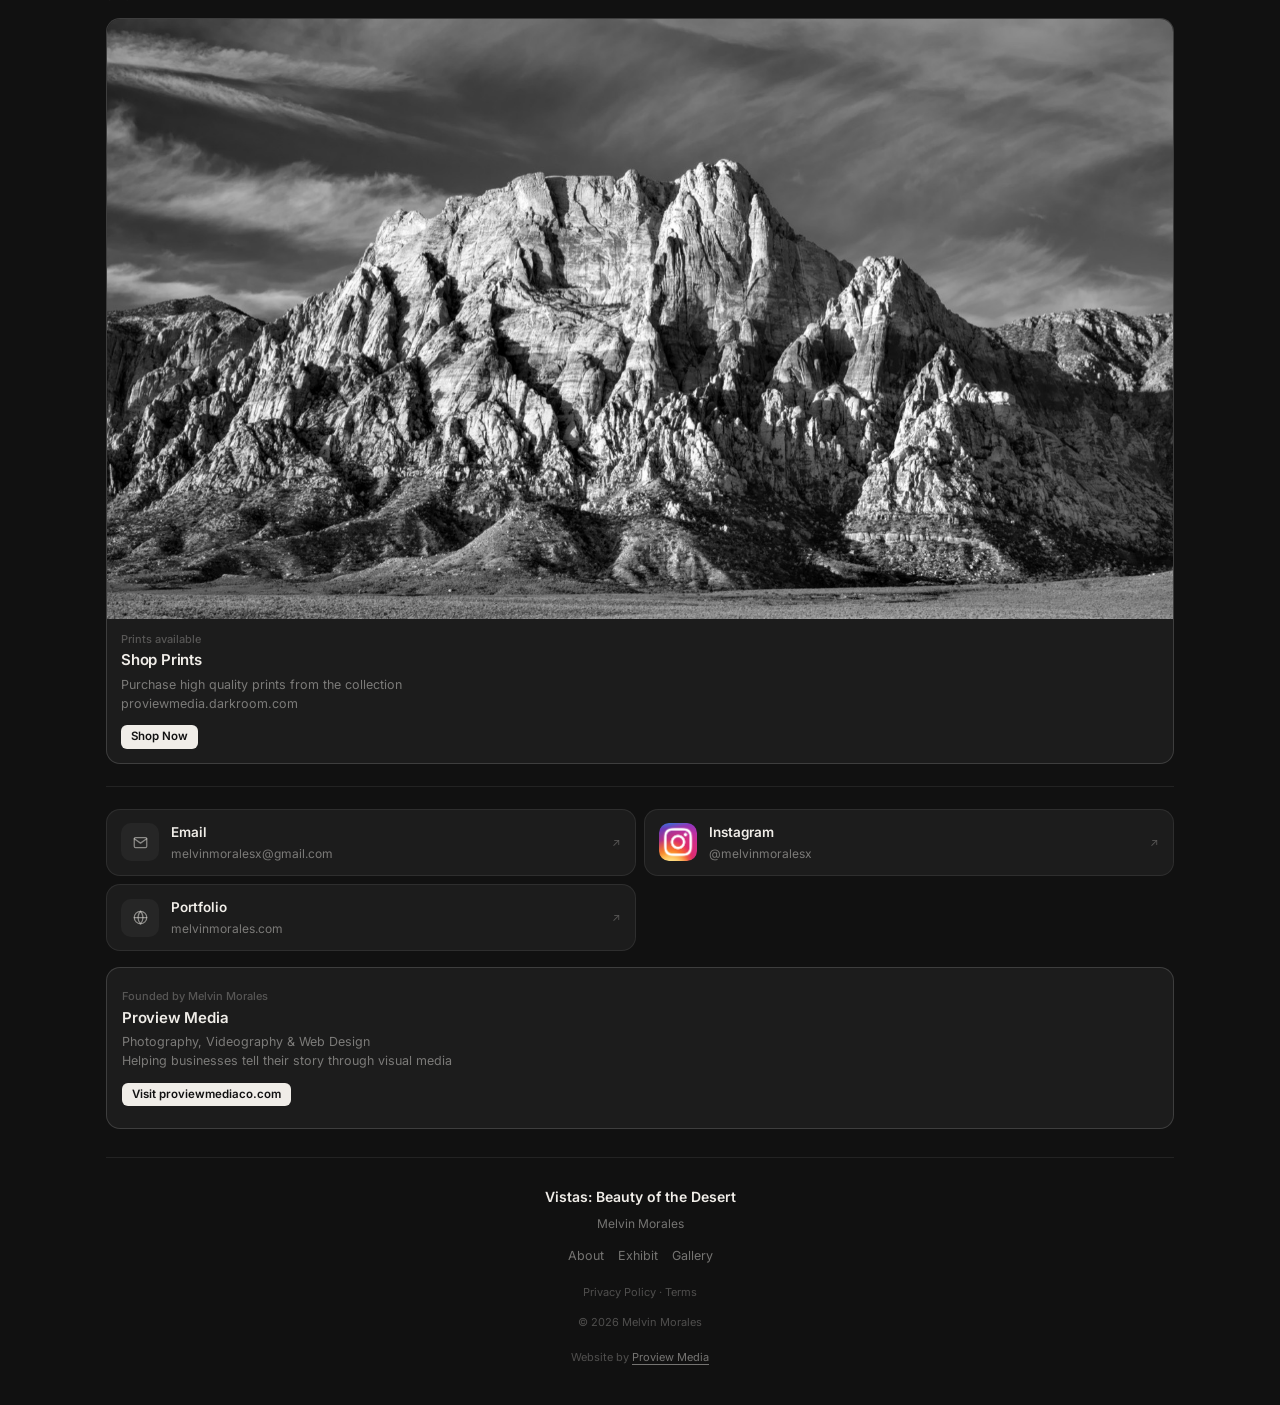
==== commit b90bd6d7: "Add Shop Prints section site-wide (2nd section) with horizontal image; clarify gallery purchase path" ====
--- a/about.html
+++ b/about.html
@@ -92,6 +92,23 @@
   </div>
   </div>
 
+  <hr class="div"/>
+
+  <!-- SHOP PRINTS -->
+  <p class="lbl">Shop</p>
+
+  <a class="ic" href="https://proviewmedia.darkroom.com" target="_blank" rel="noopener" style="border-color:rgba(255,255,255,0.15)">
+    <img class="cimg" src="assets/shop-prints.jpg" alt="Nevada landscape fine-art print" onerror="this.style.display='none'"/>
+    <div class="ci">
+      <p class="ey">Prints available</p>
+      <p class="ct">Shop Prints</p>
+      <p class="cs" style="margin-top:6px">Purchase high quality prints from the collection<br/>proviewmedia.darkroom.com</p>
+      <span class="tag" style="margin-top:12px">Shop Now</span>
+    </div>
+  </a>
+
+  <hr class="div"/>
+
   <div class="about-contact">
   <a class="rc" href="mailto:melvinmoralesx@gmail.com">
     <div class="ico">
--- a/styles.css
+++ b/styles.css
@@ -180,7 +180,6 @@
 
   /* About page grids */
   .about-hero-content { display: grid; grid-template-columns: 1fr 1.2fr; gap: 24px; align-items: start; }
-  .about-hero-content .about-left { position: sticky; top: 24px; }
   .about-hero-content .about-left .ic { margin-bottom: 0; }
   .about-contact { display: grid; grid-template-columns: 1fr 1fr; gap: 8px; align-items: stretch; }
 
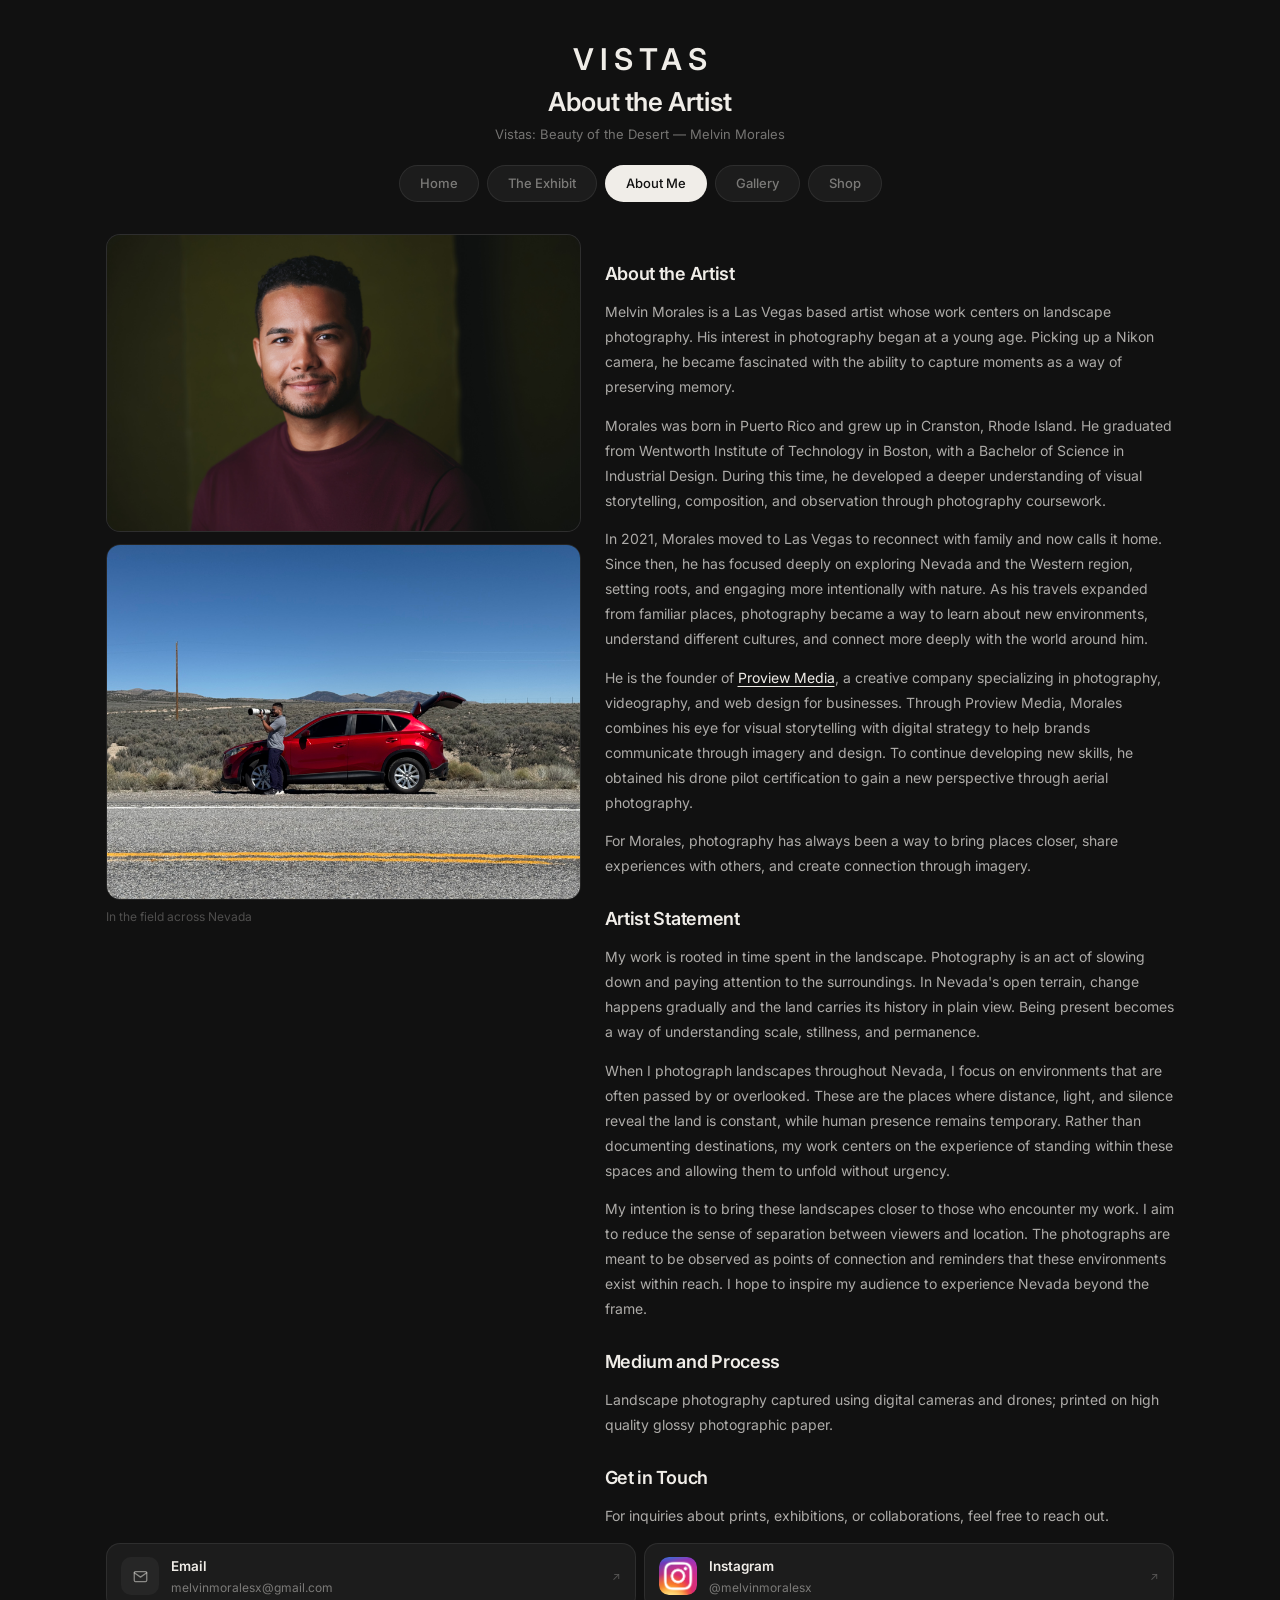
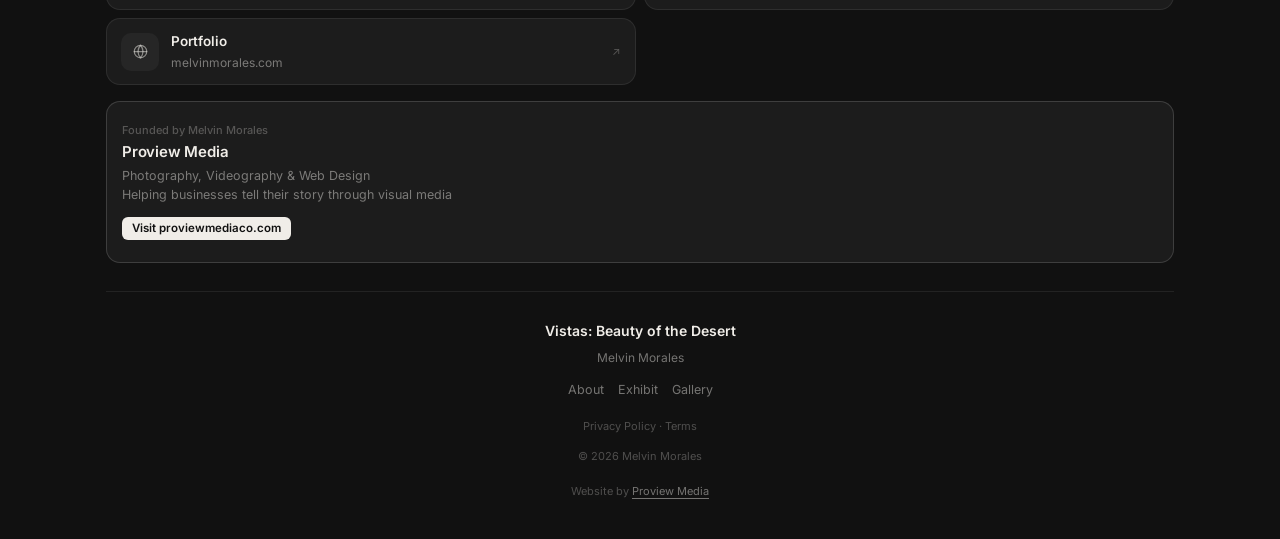
==== commit e2a275a9: "Replace inline Shop sections with a dedicated Shop page + nav link - Add "Shop" to the nav on every " ====
--- a/about.html
+++ b/about.html
@@ -59,6 +59,7 @@
     <a href="exhibit.html">The Exhibit</a>
     <a href="about.html" class="on">About Me</a>
     <a href="gallery.html">Gallery</a>
+    <a href="shop.html">Shop</a>
   </nav>
 
   <div class="about-hero-content">
@@ -91,23 +92,6 @@
     <p>For inquiries about prints, exhibitions, or collaborations, feel free to reach out.</p>
   </div>
   </div>
-
-  <hr class="div"/>
-
-  <!-- SHOP PRINTS -->
-  <p class="lbl">Shop</p>
-
-  <a class="ic" href="https://proviewmedia.darkroom.com" target="_blank" rel="noopener" style="border-color:rgba(255,255,255,0.15)">
-    <img class="cimg" src="assets/shop-prints.jpg" alt="Nevada landscape fine-art print" onerror="this.style.display='none'"/>
-    <div class="ci">
-      <p class="ey">Prints available</p>
-      <p class="ct">Shop Prints</p>
-      <p class="cs" style="margin-top:6px">Purchase high quality prints from the collection<br/>proviewmedia.darkroom.com</p>
-      <span class="tag" style="margin-top:12px">Shop Now</span>
-    </div>
-  </a>
-
-  <hr class="div"/>
 
   <div class="about-contact">
   <a class="rc" href="mailto:melvinmoralesx@gmail.com">
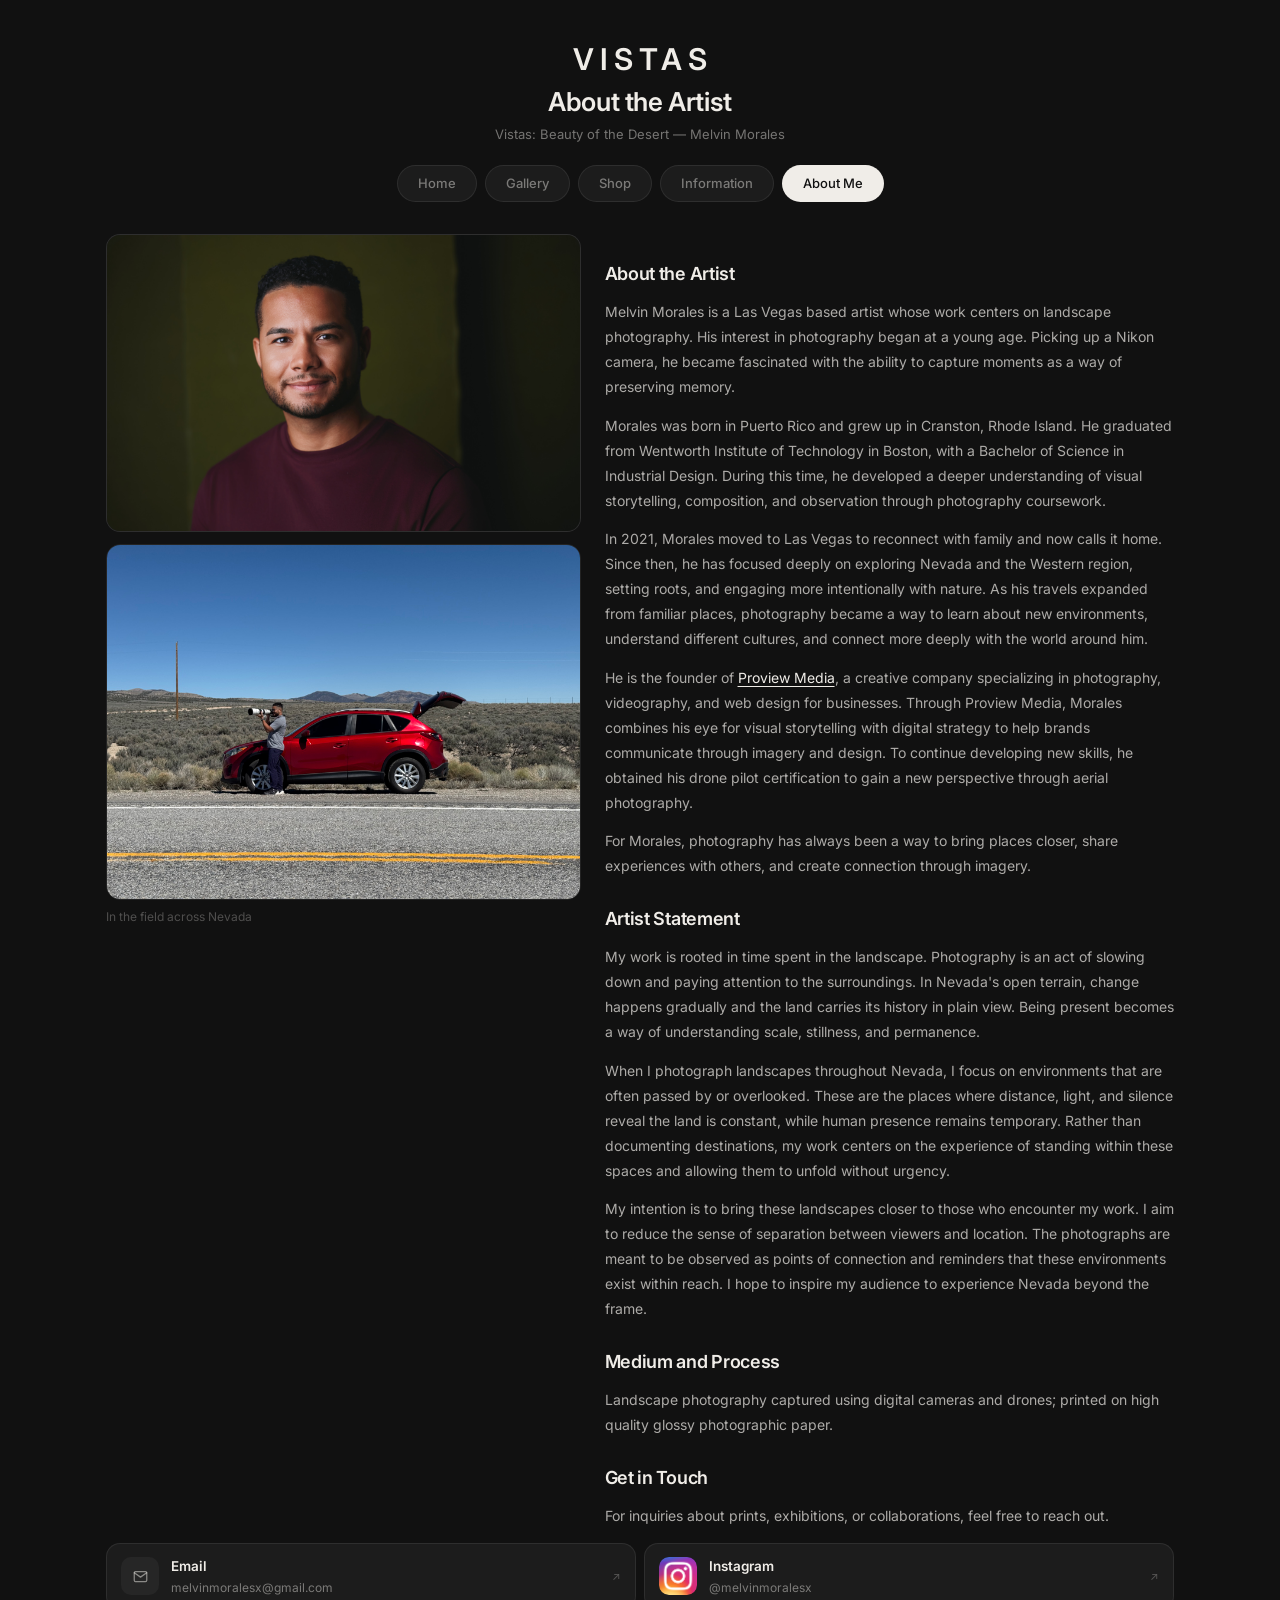
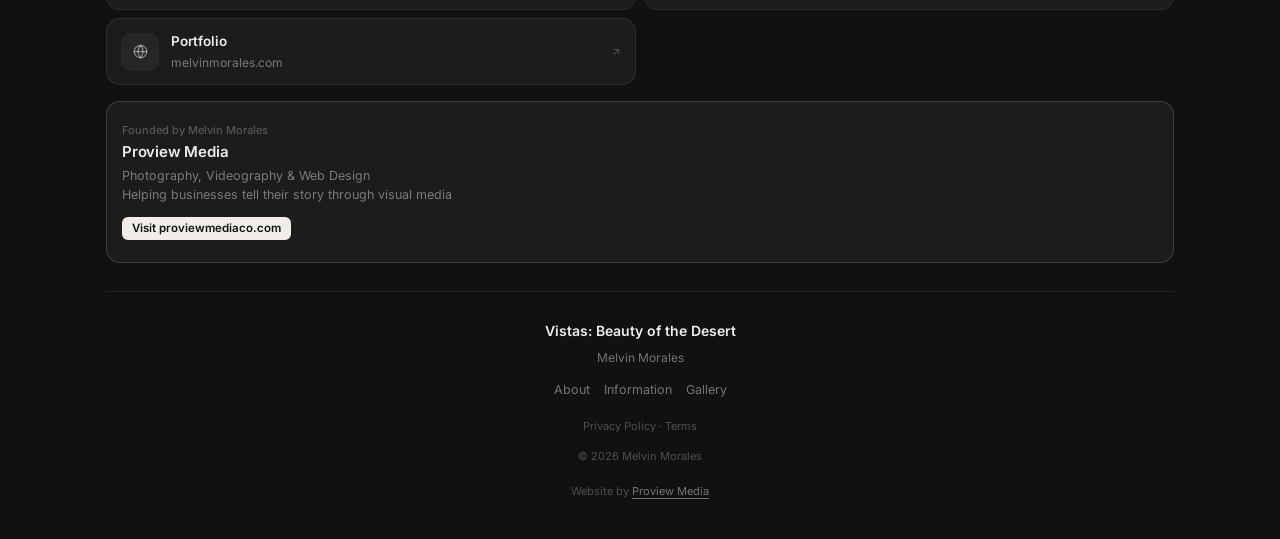
==== commit 49fcaa24: "Nav: reorder to Home, Gallery, Shop, Information, About Me; rename Exhibit to Information Co-Authore" ====
--- a/about.html
+++ b/about.html
@@ -56,10 +56,10 @@
 
   <nav class="nav">
     <a href="index.html">Home</a>
-    <a href="exhibit.html">The Exhibit</a>
-    <a href="about.html" class="on">About Me</a>
     <a href="gallery.html">Gallery</a>
     <a href="shop.html">Shop</a>
+    <a href="exhibit.html">Information</a>
+    <a href="about.html" class="on">About Me</a>
   </nav>
 
   <div class="about-hero-content">
@@ -134,7 +134,7 @@
     </a>
     <nav class="fl">
       <a href="about.html">About</a>
-      <a href="exhibit.html">Exhibit</a>
+      <a href="exhibit.html">Information</a>
       <a href="gallery.html">Gallery</a>
     </nav>
     <p class="fc" style="margin-top:4px"><a href="privacy.html" style="color:var(--muted)">Privacy Policy</a> · <a href="terms.html" style="color:var(--muted)">Terms</a></p>
